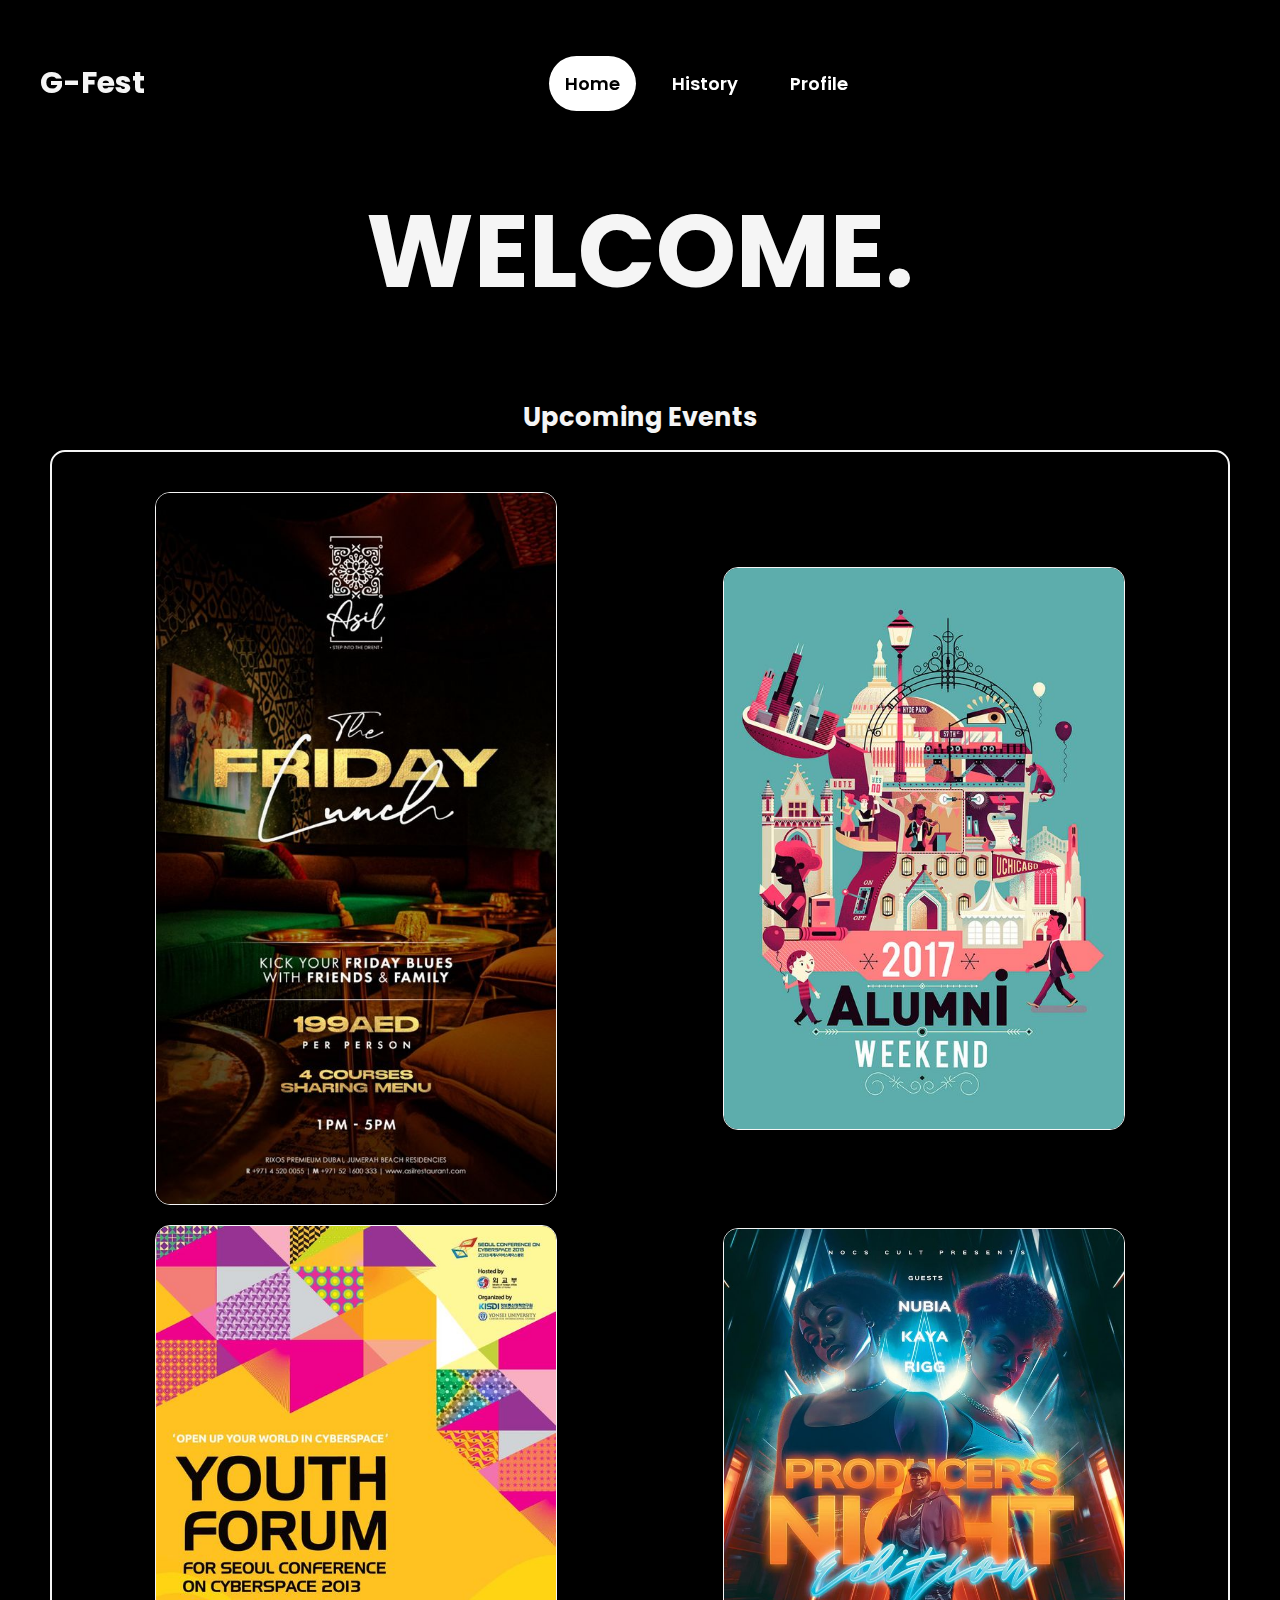
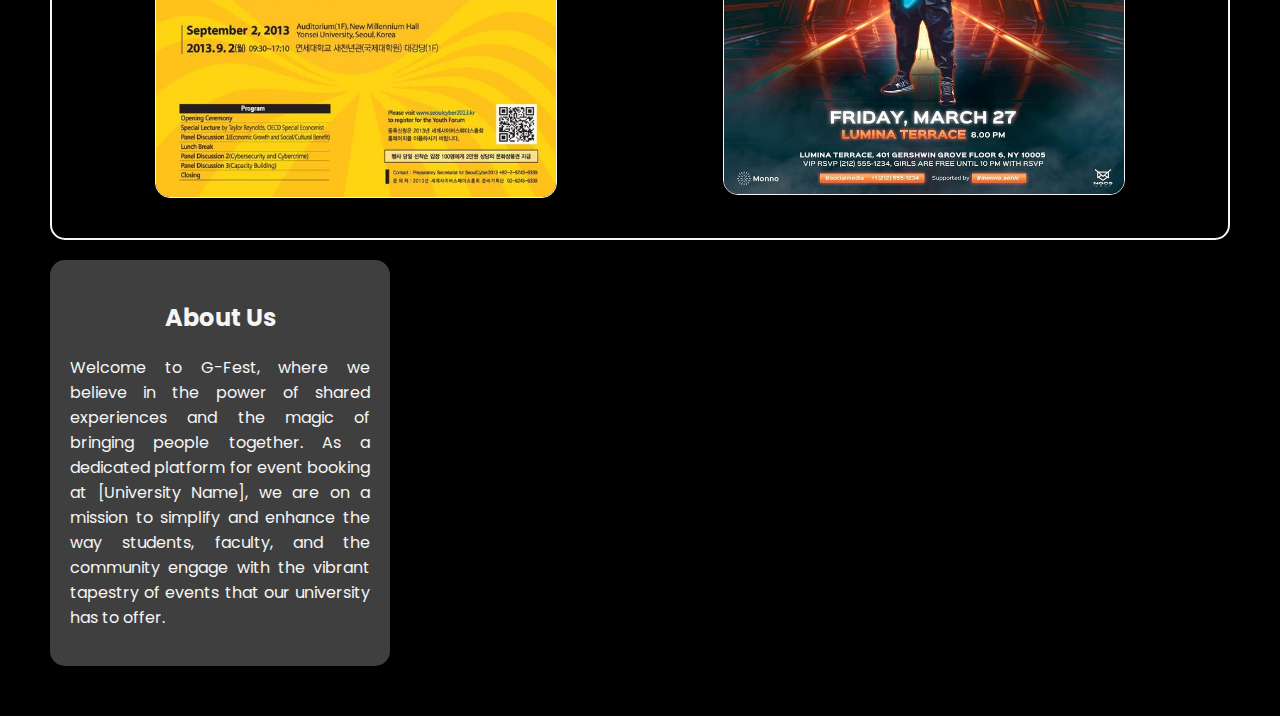
==== Home.html @ 0de81967 "G-Fest" ====
<!DOCTYPE html>
<html lang="en">

<head>
    <meta charset="UTF-8">
    <meta name="viewport" content="width=device-width, initial-scale=1.0">
    <title>G-Fest</title>
    <link rel="stylesheet" href="css/home.css">
    <link rel="preconnect" href="https://fonts.googleapis.com">
    <link rel="preconnect" href="https://fonts.gstatic.com" crossorigin>
    <link href="https://fonts.googleapis.com/css2?family=Poppins:wght@100;400&display=swap" rel="stylesheet">
</head>

<body>
    <div class="navbar">
        <h1 class="logo">G-Fest</h1>
        <div class="menu-elements">
            <a href="#" class="active">Home</a>
            <a href="history.html">History</a>
            <a href="profile.html">Profile</a>
        </div>
        <div class="sidebar-icon" onclick="toggleSidebar()">
            <div class="bar"></div>
            <div class="bar"></div>
            <div class="bar"></div>
        </div>
        <div class="sidebar">
            <a href="#" class="active">Home</a>
            <a href="history.html">History</a>
            <a href="profile.html">Profile</a>
        </div>
    </div>
    <div id="welcome">
        <p><span class="fancy">WELCOME.</span></p>
        
        
    </div>
    <p class="par1">Upcoming Events</p>
    <div id="events">
        <!-- cards -->
        <div class="card-container">
            <div class="card">
                <img src="img/p1.jpeg" alt="p1">
            </div>
            <div class="card">
                <img src="img/p2.jpeg" alt="p2">
            </div>
            <div class="card">
                <img src="img/p3.jpeg" alt="p3">
            </div>
            <div class="card">
                <img src="img/p4.jpeg" alt="p4">
            </div>
        </div>
    </div>
    <div id="about">
        <h2>About Us</h2>
        <p>Welcome to G-Fest, where we believe in the power of shared experiences and the magic of bringing people together. As a dedicated platform for event booking at [University Name], we are on a mission to simplify and enhance the way students, faculty, and the community engage with the vibrant tapestry of events that our university has to offer.</p>
    </div>
    

    <script>
        function toggleSidebar() {
            document.querySelector('.sidebar').classList.toggle('active');
        }
    </script>
</body>

</html>
---- css/home.css ----
body {
    font-family: 'Poppins', sans-serif;
    margin: 0;
    padding: 0;
    box-sizing: border-box;
    background-color: #000000;
}
.logo{
    color: #f5f5f5;
    float: left;
    padding: 10px;
    font-size: 30px;
    font-weight: bolder;
}
.navbar {
    background-color: transparent;
    overflow: hidden;
    position: fixed;
    width: 100%;
    top: 30px;
    left: 30px;
    display: flex;
    align-items: center;

}
.menu-elements{
    display: flex;
    justify-content: center;
    margin-left: 30%;
}
.navbar a {
    float: right;
    color: white;
    text-align: center;
    padding: 14px 16px;
    text-decoration: none;
    font-size: 18px;
    font-weight: 600;
    margin : 0 10px;
}


.navbar a:hover {
    background-color: #ddd;
    color: black;
    border-radius: 30px;
}

.navbar a.active {
    background-color: #ffffff;
    color: black;
    border-radius: 30px;
}
#welcome {
  margin-top: 200px;
}
#welcome p {
  font-size: 8vw;
  text-transform: uppercase;
  text-align: center;
  line-height: 1;
  color: #f5f5f5;
  font-weight: 700;
}

.sidebar {
  height: 100%;
  width: 0;
  position: fixed;
  z-index: 1;
  top: 0;
  left: 0;
  background-color: #111;
  overflow-x: hidden;
  transition: 0.5s;
  padding-top: 60px;
}

.sidebar a {
  padding: 15px 20px;
  text-decoration: none;
  font-size: 18px;
  color: white;
  display: block;
  transition: 0.3s;
}

.sidebar a:hover {
  background-color: #ddd;
  color: black;
}

.sidebar.active {
  width: 250px;
}

.sidebar-icon {
  display: none;
  cursor: pointer;
  position: fixed;
  top: 15px;
  left: 15px;
  z-index: 2;
}

.bar {
  width: 35px;
  height: 5px;
  background-color: white;
  margin: 6px 0;
  transition: 0.4s;
}
#events {
  margin-top: 170px;
  border: solid 2px #f5f5f5;
  width: auto;
  margin: auto;
  margin-left: 50px;
  margin-right: 50px;
  display: flex;
  justify-content: center;
  align-items: center;
  flex-wrap: wrap;
  border-radius: 15px;
  background-color: #000000;
  padding: 20px;
  
}

.par1{
  font-size: 2vw;
  text-align: center;
  line-height: 1;
  color: #f5f5f5;
  font-weight: 700;
  margin-bottom: 20px;
}
/* cards */
.card-container {
  max-width: 1200px; /* Set a maximum width for the cards container */
  width: 100%;
  margin: 10px auto; /* Center the card container */
  display: flex;
  justify-content: space-around; /* Adjust spacing between cards */
  flex-wrap: wrap;
}

.card {
  max-width: 400px; /* Set a maximum width for individual cards */
  width: 100%;
  height: auto; /* Allow cards to adjust their height */
  display: flex;
  justify-content: center;
  align-items: center;
  margin: 10px;
}

.card img {
  width: 400px;/* Make images responsive */
  height: auto;
  border-radius: 15px;
  border: 1px solid #f5f5f5;
}
#about {
  margin-top: 20px;
  padding: 20px;
  border-radius: 15px;
  background-color: #3f3f3f;
  margin-left: 50px;
  margin-right: 50px;
  margin-bottom: 50px;
  width: 300px;
  
}

#about h2 {
  text-align: center;
  margin-bottom: 20px;
  color: #f5f5f5;
}

#about p {
  text-align: justify;
  color: #f5f5f5;
}

@media (max-width: 600px) {
    .navbar a {
        float: none;
        display: block;
        text-align: left;
        width: 100%;
        box-sizing: border-box;
    }
    .navbar img {
        float: none;
        display: block;
        margin: 0 auto;
        width: 50%; /* Adjust the width as needed */
    }
    @media (max-width: 900px) {
      .menu-elements {
          display: none;
      }
  
      .sidebar-icon {
          display: block;
      }
  
      .navbar {
          justify-content: space-between;
      }
  }
}
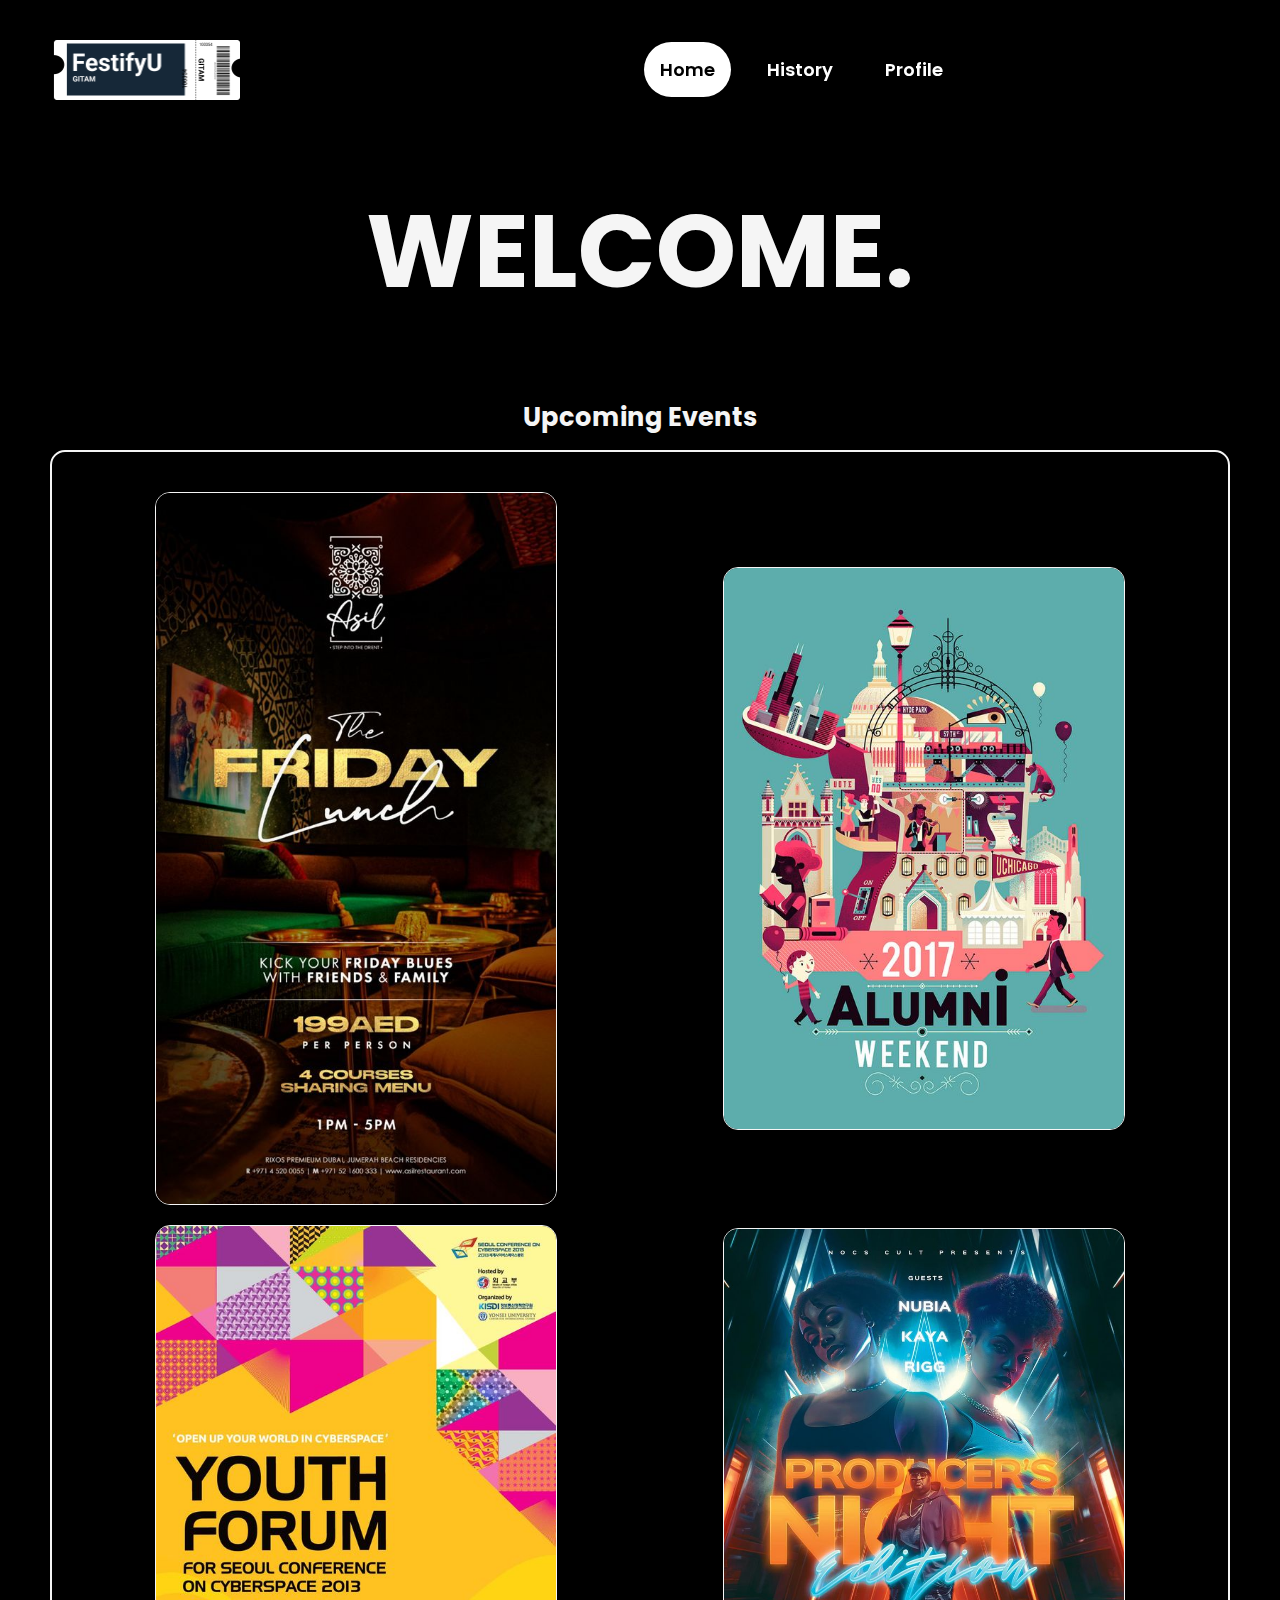
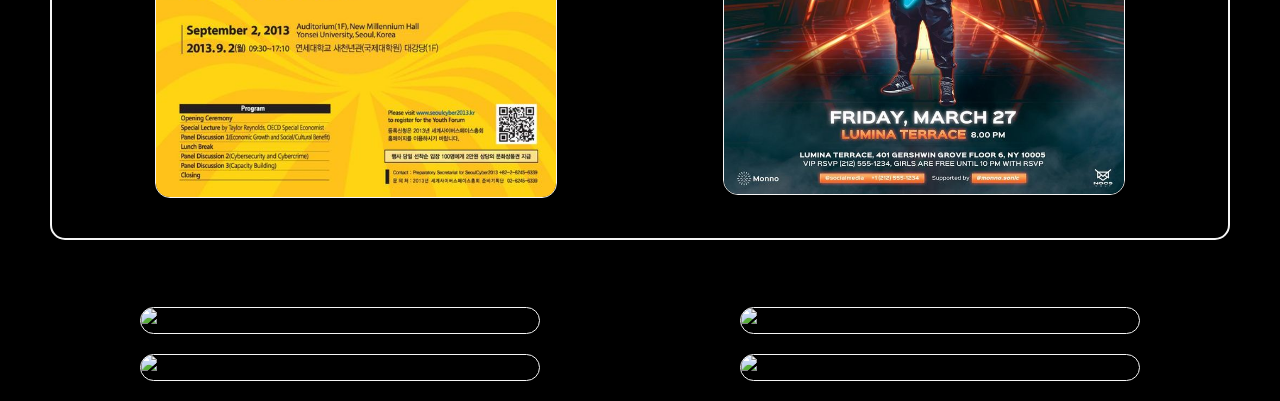
==== commit e15550c1: "." ====
--- a/Home.html
+++ b/Home.html
@@ -13,7 +13,7 @@
 
 <body>
     <div class="navbar">
-        <h1 class="logo">G-Fest</h1>
+        <img class="logo" src="img/FestifyU-2.png" alt="logo">
         <div class="menu-elements">
             <a href="#" class="active">Home</a>
             <a href="history.html">History</a>
@@ -53,10 +53,26 @@
             </div>
         </div>
     </div>
-    <div id="about">
-        <h2>About Us</h2>
-        <p>Welcome to G-Fest, where we believe in the power of shared experiences and the magic of bringing people together. As a dedicated platform for event booking at [University Name], we are on a mission to simplify and enhance the way students, faculty, and the community engage with the vibrant tapestry of events that our university has to offer.</p>
+    <p class="par2">Past Events</p>
+    <div id="past-events">
+        <!-- cards -->
+        <div class="card-container">
+            <div class="card">
+                <img src="img/p5.jpeg" alt="p5">
+            </div>
+            <div class="card">
+                <img src="img/p6.jpeg" alt="p6">
+            </div>
+            <div class="card">
+                <img src="img/p7.jpeg" alt="p7">
+            </div>
+            <div class="card">
+                <img src="img/p8.jpeg" alt="p8">
+            </div>
+        </div>
     </div>
+    
+    
     
 
     <script>
--- a/css/home.css
+++ b/css/home.css
@@ -6,21 +6,20 @@
     background-color: #000000;
 }
 .logo{
-    color: #f5f5f5;
     float: left;
     padding: 10px;
-    font-size: 30px;
-    font-weight: bolder;
+    width: 200px;
 }
 .navbar {
-    background-color: transparent;
-    overflow: hidden;
-    position: fixed;
-    width: 100%;
-    top: 30px;
-    left: 30px;
-    display: flex;
-    align-items: center;
+  overflow: hidden;
+  position: fixed;
+  width: 100%;
+  top: 30px;
+  left: 30px;
+  display: flex;
+  align-items: center;
+  
+
 
 }
 .menu-elements{
